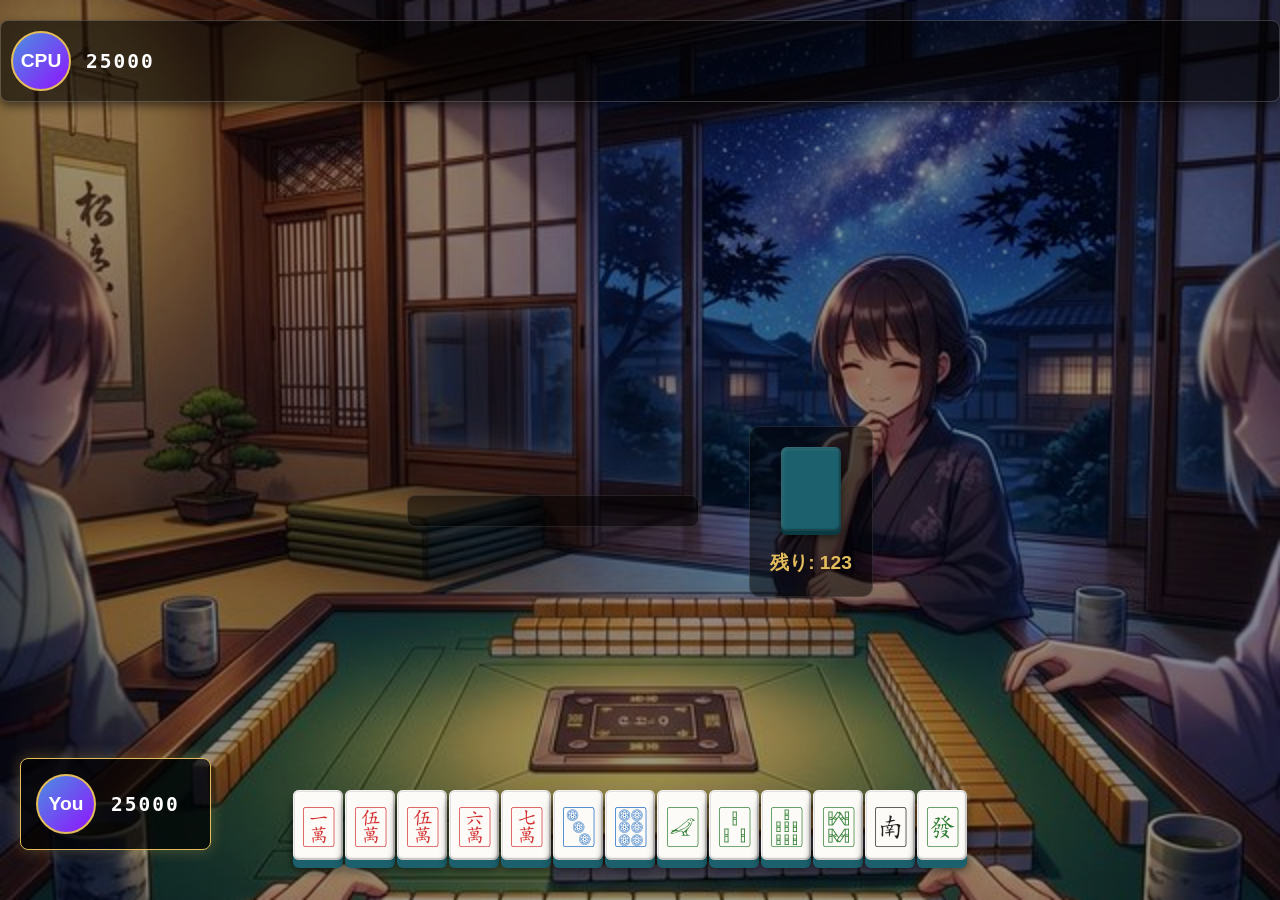
==== index.html @ 763db06b "feat: Implement initial corporate website with loader, typing effect, parallax, and a premium sky bl" ====
<!DOCTYPE html>
<html lang="ja">
<head>
    <meta charset="UTF-8">
    <meta name="viewport" content="width=device-width, initial-scale=1.0">
    <title>一人麻雀 - 雀魂風UI</title>
    <link rel="stylesheet" href="style.css">
</head>
<body>
    <div id="game-layer">
        <!-- 相手プレイヤー風のダミー領域 -->
        <div id="dummy-player-top" class="player-info top">
            <div class="avatar">CPU</div>
            <div class="score">25000</div>
        </div>
        
        <!-- 中央の捨て牌（河）と山牌 -->
        <div id="table-center">
            <div id="discard-area">
                <div id="discards" class="hand-container grid-6x3"></div>
            </div>
            
            <div id="deck-zone">
                <div id="deck" class="deck" title="クリックしてツモ">
                    <div class="tile back deck-tile"><span>🀫</span></div>
                    <div class="tiles-left">残り: <strong id="tiles-left">0</strong></div>
                </div>
            </div>
        </div>
        
        <!-- プレイヤー領域 -->
        <div id="player-area">
            <div class="player-info-panel">
                <div class="avatar">You</div>
                <div class="score">25000</div>
            </div>
            
            <!-- アガリボタンポップアップ -->
            <div id="action-buttons">
                <button id="agari-btn" class="action-tsumo hidden">ツモ</button>
            </div>
            
            <div class="hand-row">
                <div id="hand" class="hand-container"></div>
                <div class="drawn-gap"></div>
                <div id="drawn-tile-container"></div>
            </div>
        </div>
        
        <!-- UIオーバーレイ (結果発表) -->
        <div id="overlay-ui">
            <div id="message-modal" class="hidden">
                <h2 id="message-title"></h2>
                <button id="restart-btn">次局へ (リスタート)</button>
            </div>
        </div>
    </div>
    <script src="script.js"></script>
</body>
</html>
---- style.css ----
/* style.css - Jantama style overhaul */
* {
    box-sizing: border-box;
    margin: 0;
    padding: 0;
}

body {
    background-color: #111;
    color: #fff;
    font-family: 'Helvetica Neue', 'Hiragino Kaku Gothic ProN', 'Yu Gothic', sans-serif;
    overflow: hidden; /* Game-like fixed screen */
}

#game-layer {
    width: 100vw;
    height: 100vh;
    background: url('bg.png') center/cover no-repeat;
    position: relative;
    display: flex;
    flex-direction: column;
    justify-content: space-between;
}

/* Darkening the background slightly for readability */
#game-layer::before {
    content: "";
    position: absolute;
    inset: 0;
    background: rgba(0, 0, 0, 0.4);
    z-index: 0;
}
#table-center, #player-area, #dummy-player-top, #overlay-ui {
    position: relative;
    z-index: 1;
}

/* Player Info (Avatar and Score) */
.player-info {
    position: absolute;
    background: rgba(0,0,0,0.6);
    border: 1px solid rgba(255,255,255,0.2);
    border-radius: 8px;
    padding: 10px 20px 10px 10px;
    display: flex;
    align-items: center;
    gap: 15px;
    box-shadow: 0 4px 10px rgba(0,0,0,0.5);
}
.player-info.top {
    top: 20px;
    left: 50%;
    transform: translateX(-50%);
}
.player-info-panel {
    position: absolute;
    bottom: 20px;
    left: 20px;
    background: rgba(0,0,0,0.7);
    padding: 15px 30px 15px 15px;
    border-radius: 8px;
    border: 1px solid #e3bc5b;
    display: flex;
    align-items: center;
    gap: 15px;
    box-shadow: 0 0 15px rgba(227,188,91,0.3);
}

.avatar {
    width: 60px;
    height: 60px;
    border-radius: 50%;
    background: linear-gradient(135deg, #4A90E2, #9013FE);
    display: flex;
    align-items: center;
    justify-content: center;
    font-weight: bold;
    font-size: 1.2em;
    border: 2px solid #e3bc5b;
}

.score {
    font-size: 1.5em;
    font-weight: bold;
    font-family: monospace;
    letter-spacing: 2px;
}

/* Player Area */
#player-area {
    margin-bottom: 30px;
    display: flex;
    flex-direction: column;
    align-items: center;
}

/* Hand Row */
.hand-row {
    display: flex;
    align-items: flex-end;
}
.hand-container {
    display: flex;
    gap: 2px;
}

/* Tiles - 3D thick styling */
.tile {
    position: relative;
    width: 50px;
    height: 70px;
    background: #fdfbf7;
    border-radius: 6px;
    display: inline-flex;
    justify-content: center;
    align-items: center;
    font-size: 42px;
    font-family: serif;
    color: #222;
    cursor: pointer;
    user-select: none;
    transition: transform 0.15s cubic-bezier(0.175, 0.885, 0.32, 1.275);
    /* The 3D effect uses a heavy inset and outer shadow to simulate height */
    box-shadow: 
        inset -1px -1px 3px rgba(0,0,0,0.3),
        inset 1px 1px 4px rgba(255,255,255,0.9),
        0 8px 0 #1b606c, /* Teal backside */
        0 10px 10px rgba(0,0,0,0.6);
    margin-bottom: 10px; /* space for the 3D 8px drop */
}
.tile::before {
    content: '';
    position: absolute;
    inset: 1px;
    border-radius: 4px;
    border: 1px solid rgba(0,0,0,0.1);
}
.tile:hover {
    transform: translateY(-15px);
}
.tile.red { color: #d32f2f; }
.tile.green { color: #2e7d32; }
.tile.blue { color: #1565c0; }

.tile.back {
    background: #1b606c;
    color: transparent;
    box-shadow: 
        inset -1px -1px 3px rgba(0,0,0,0.5),
        inset 1px 1px 4px rgba(255,255,255,0.2),
        0 4px 0 #0a3a42,
        0 6px 8px rgba(0,0,0,0.6);
}
.tile.back span { display: none; }

/* Drawn tile gap */
#drawn-tile-container {
    padding-left: 20px;
}

/* Center Table: Discards and Deck */
#table-center {
    display: flex;
    justify-content: center;
    align-items: center;
    gap: 50px;
    margin-top: 150px;
    flex: 1;
}

/* Discards Grid 6x3 */
.grid-6x3 {
    display: grid;
    grid-template-columns: repeat(6, 40px);
    gap: 4px;
    background: rgba(0,0,0,0.5);
    padding: 15px;
    border-radius: 8px;
    border: 1px solid rgba(255,255,255,0.1);
}
.grid-6x3 .tile {
    width: 40px;
    height: 56px;
    font-size: 34px;
    box-shadow: 
        inset -1px -1px 2px rgba(0,0,0,0.3),
        inset 1px 1px 3px rgba(255,255,255,0.9),
        0 4px 0 #1b606c,
        0 6px 6px rgba(0,0,0,0.6);
    cursor: default;
    margin-bottom: 6px;
}
.grid-6x3 .tile:hover {
    transform: none; /* Discards don't float */
}

/* Deck area */
#deck-zone {
    display: flex;
    flex-direction: column;
    align-items: center;
    background: rgba(0,0,0,0.5);
    padding: 20px;
    border-radius: 10px;
    border: 1px solid rgba(255,255,255,0.1);
}
.deck {
    text-align: center;
    cursor: pointer;
    transition: transform 0.1s;
}
.deck:active:not(.disabled) {
    transform: scale(0.95);
}
.deck.disabled {
    opacity: 0.3;
    pointer-events: none;
}
.deck-tile {
    width: 60px;
    height: 84px;
    margin-bottom: 15px;
}
.tiles-left {
    font-size: 1.2em;
    font-weight: bold;
    color: #e3bc5b;
}

/* Action Buttons (Tsumo pop-up) */
#action-buttons {
    position: absolute;
    bottom: 130px;
    right: 320px; /* Positioned right of center above hand */
    z-index: 10;
}
.action-tsumo {
    background: radial-gradient(circle, #ffcc00, #ff8800);
    border: 4px solid #ffeeaa;
    color: #fff;
    font-size: 36px;
    font-weight: 900;
    text-shadow: 0 2px 4px rgba(0,0,0,0.8);
    width: 140px;
    height: 140px;
    border-radius: 50%;
    cursor: pointer;
    box-shadow: 0 0 30px #ffcc00, inset 0 0 15px rgba(255,255,255,0.8);
    animation: pulse 1.5s infinite, popIn 0.3s cubic-bezier(0.175, 0.885, 0.32, 1.275);
    pointer-events: auto;
    transition: transform 0.2s;
}
.action-tsumo:hover {
    transform: scale(1.1);
    box-shadow: 0 0 50px #ffcc00, inset 0 0 25px rgba(255,255,255,1);
}
@keyframes pulse {
    0% { box-shadow: 0 0 15px #ffcc00, inset 0 0 15px rgba(255,255,255,0.8); }
    50% { box-shadow: 0 0 45px #ffaa00, inset 0 0 25px rgba(255,255,255,1); }
    100% { box-shadow: 0 0 15px #ffcc00, inset 0 0 15px rgba(255,255,255,0.8); }
}
@keyframes popIn {
    0% { transform: scale(0.2); opacity: 0; }
    100% { transform: scale(1); opacity: 1; }
}

.hidden {
    display: none !important;
}

/* Message Modal */
#overlay-ui {
    position: absolute;
    inset: 0;
    display: flex;
    justify-content: center;
    align-items: center;
    pointer-events: none;
    z-index: 99;
}
#message-modal {
    background: rgba(0,0,0,0.85);
    border: 2px solid #e3bc5b;
    padding: 60px 100px;
    border-radius: 12px;
    text-align: center;
    box-shadow: 0 0 80px rgba(227,188,91,0.5);
    pointer-events: auto;
    animation: popIn 0.5s cubic-bezier(0.175, 0.885, 0.32, 1.275);
}
#message-title {
    font-size: 4em;
    color: #f1c40f;
    margin-bottom: 40px;
    text-shadow: 0 0 20px #ffaa00;
}
#restart-btn {
    padding: 15px 40px;
    font-size: 1.5em;
    background: linear-gradient(to bottom, #4A90E2, #1f5b9c);
    border: none;
    border-radius: 8px;
    color: white;
    font-weight: bold;
    cursor: pointer;
    box-shadow: 0 6px 0 #123761, 0 8px 20px rgba(0,0,0,0.5);
    transition: transform 0.1s;
}
#restart-btn:active {
    transform: translateY(6px);
    box-shadow: 0 0 0 #123761, 0 2px 10px rgba(0,0,0,0.5);
}
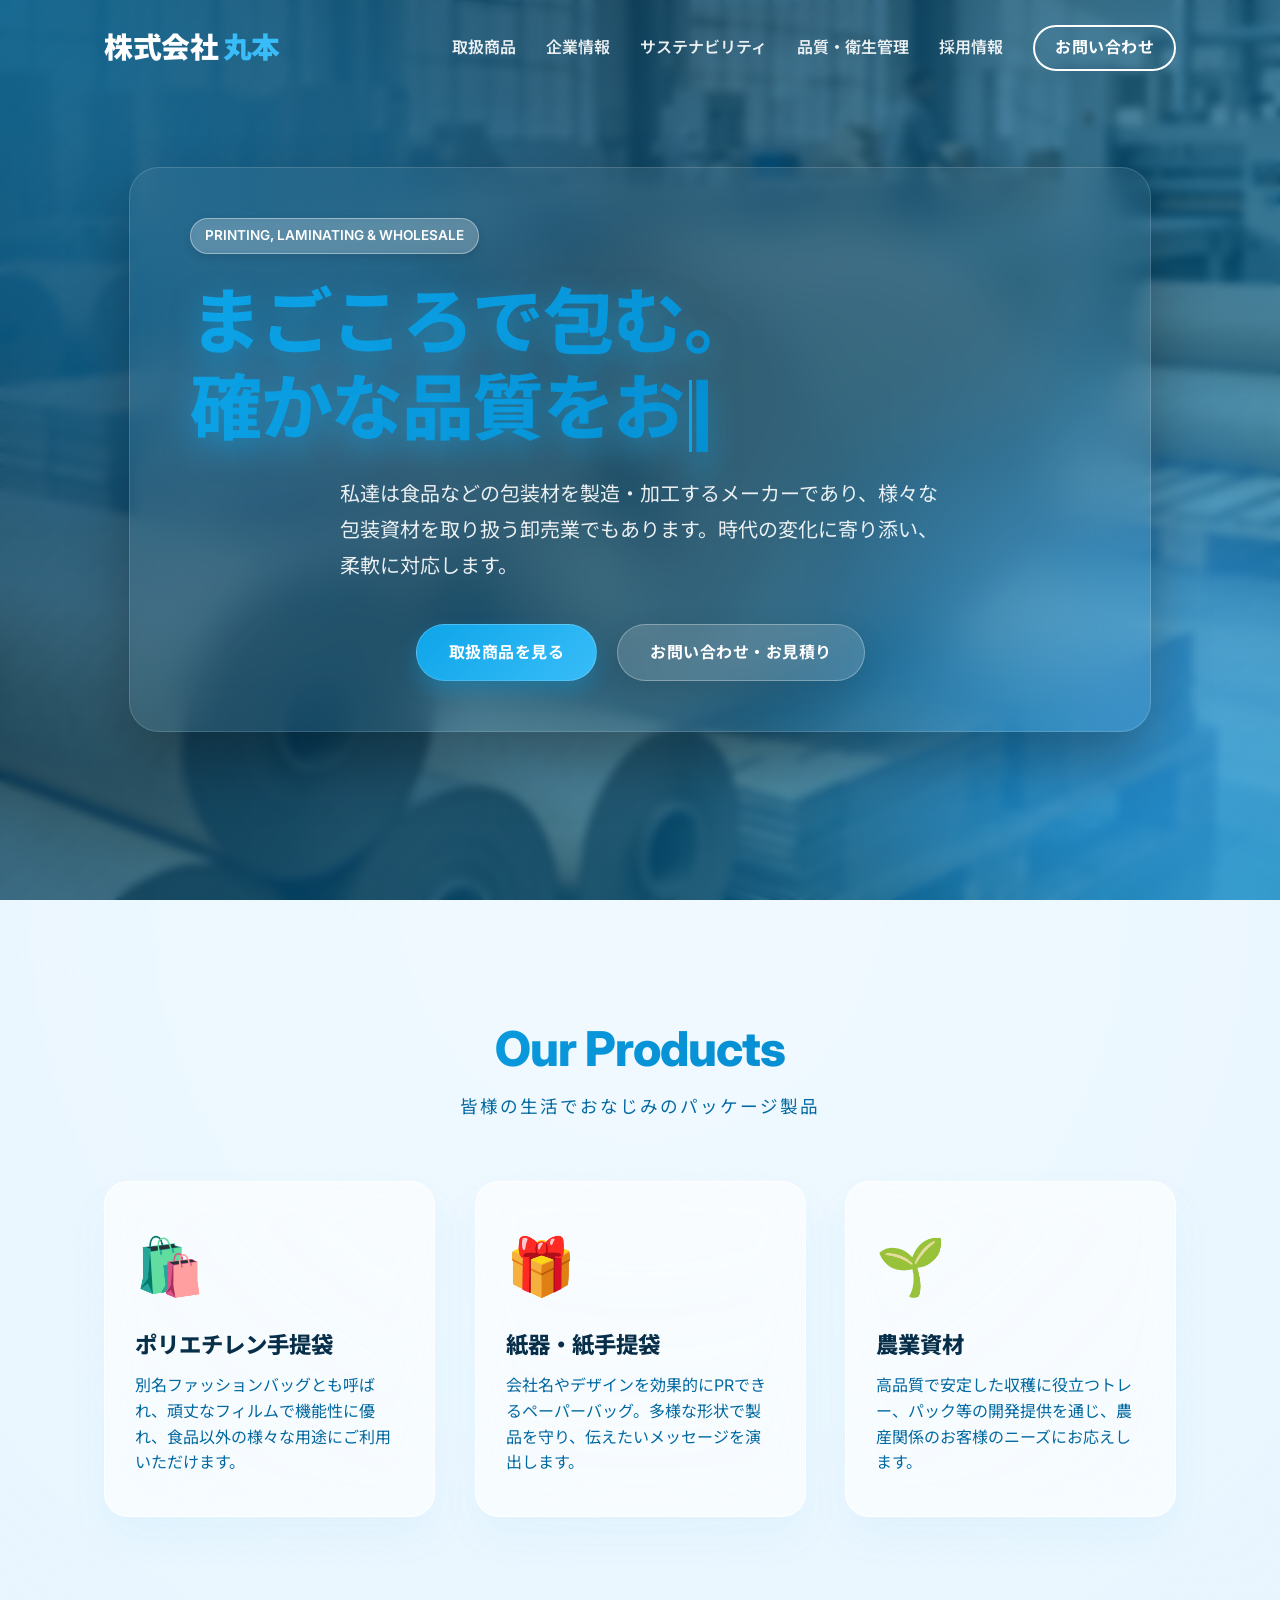
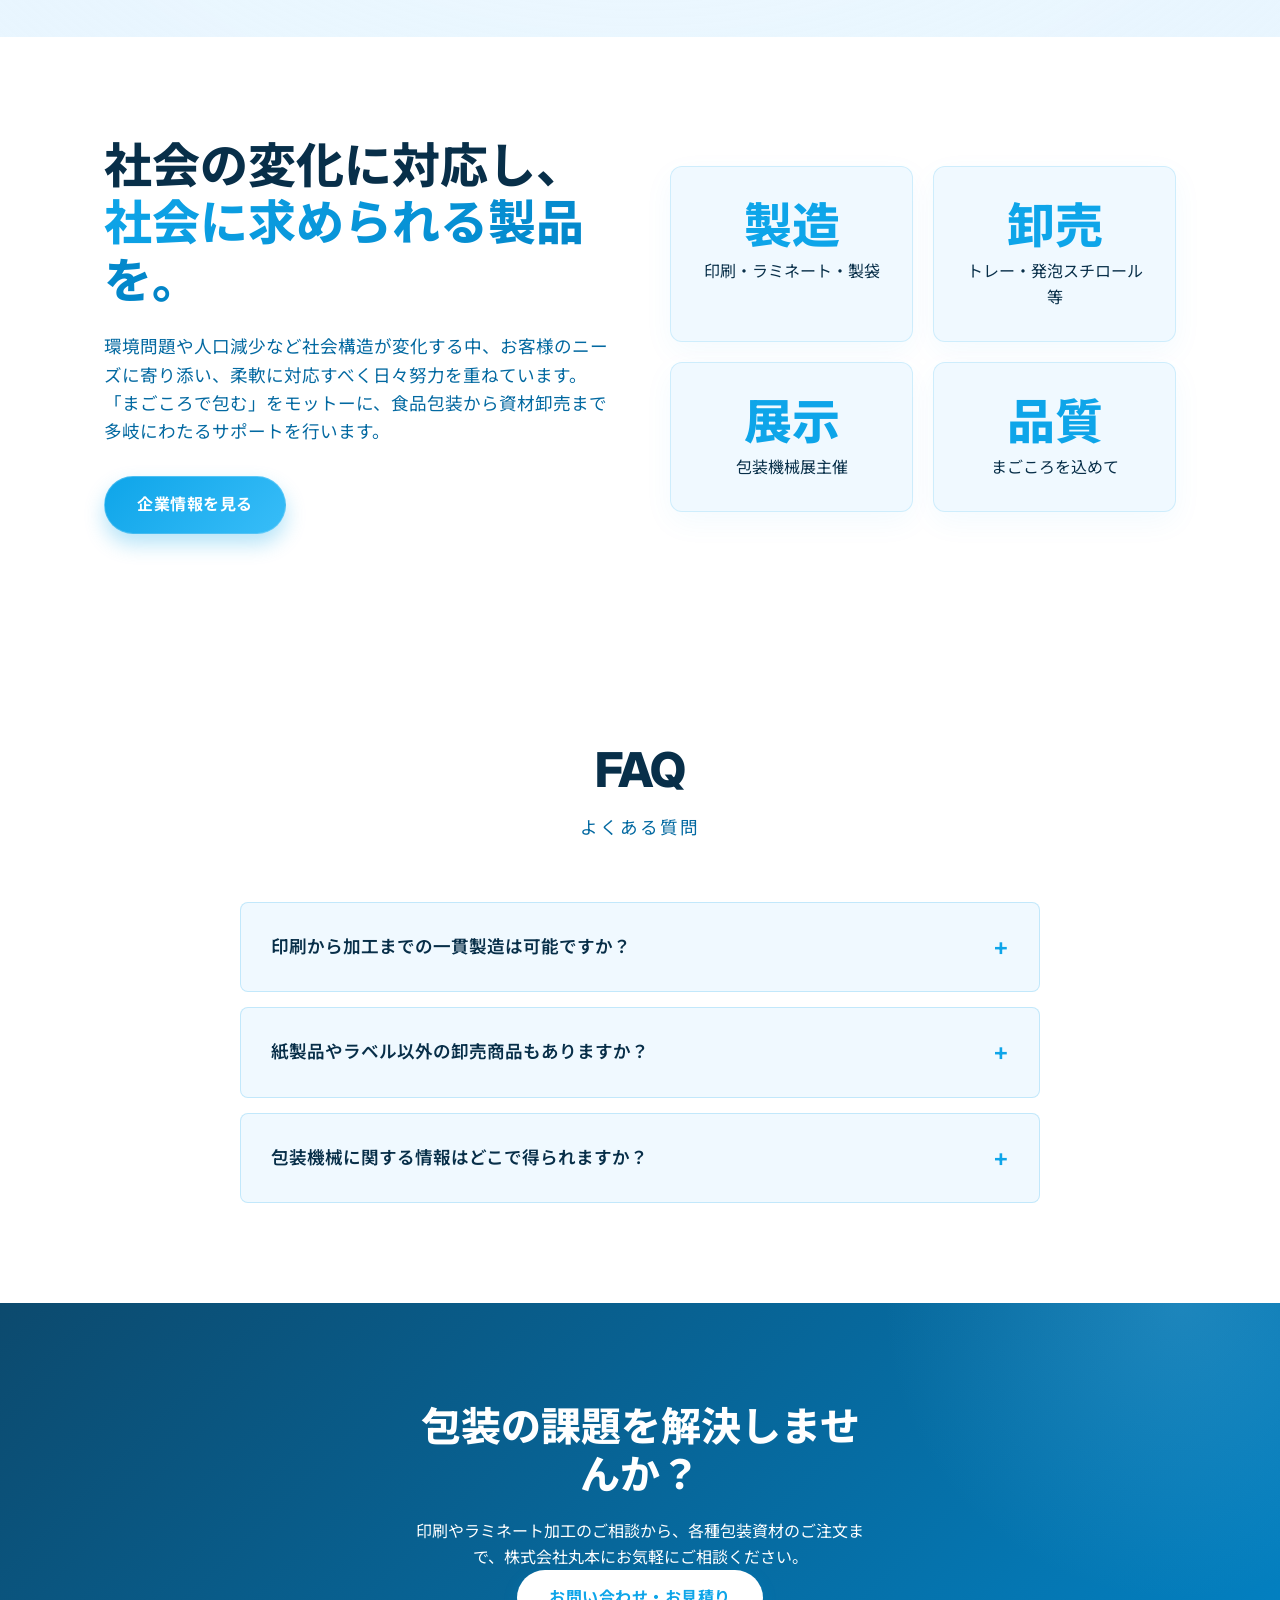
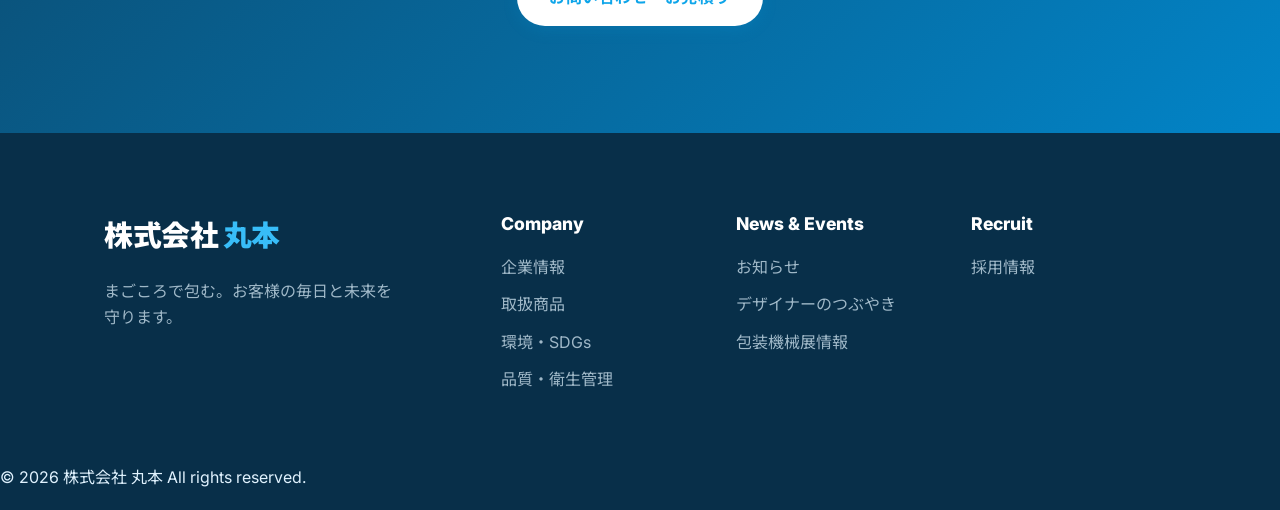
==== commit eff1c137: "4" ====
--- a/index.html
+++ b/index.html
@@ -3,58 +3,171 @@
 <head>
     <meta charset="UTF-8">
     <meta name="viewport" content="width=device-width, initial-scale=1.0">
-    <title>一人麻雀 - 雀魂風UI</title>
+    <title>株式会社 丸本 | まごころで包む 包装資材メーカー</title>
     <link rel="stylesheet" href="style.css">
+    <link href="https://fonts.googleapis.com/css2?family=Inter:wght@400;600;800&family=Noto+Sans+JP:wght@400;700;900&display=swap" rel="stylesheet">
 </head>
-<body>
-    <div id="game-layer">
-        <!-- 相手プレイヤー風のダミー領域 -->
-        <div id="dummy-player-top" class="player-info top">
-            <div class="avatar">CPU</div>
-            <div class="score">25000</div>
+<body class="page-fade-in">
+    <!-- Custom Loader -->
+    <div id="loader">
+        <div class="loader-logo">Marumoto<span>Pkg</span></div>
+    </div>
+
+    <!-- Navbar -->
+    <header class="navbar">
+        <div class="container nav-content">
+            <a href="index.html" class="logo">株式会社 <span>丸本</span></a>
+            <nav class="nav-links">
+                <a href="services.html" class="link-hover">取扱商品</a>
+                <a href="about.html" class="link-hover">企業情報</a>
+                <a href="sustainability.html" class="link-hover">サステナビリティ</a>
+                <a href="quality.html" class="link-hover">品質・衛生管理</a>
+                <a href="recruit.html" class="link-hover">採用情報</a>
+                <a href="contact.html" class="btn btn-outline glow-btn" style="padding: 8px 20px;">お問い合わせ</a>
+            </nav>
         </div>
-        
-        <!-- 中央の捨て牌（河）と山牌 -->
-        <div id="table-center">
-            <div id="discard-area">
-                <div id="discards" class="hand-container grid-6x3"></div>
+    </header>
+
+    <!-- Parallax Hero Section -->
+    <section class="hero" id="hero-section">
+        <div class="hero-overlay"></div>
+        <div class="container hero-content parallax-content">
+            <span class="badge reveal">Printing, Laminating & Wholesale</span>
+            <h1 class="reveal gradient-text" style="transition-delay: 0.1s;">
+                <span style="display:inline-block; text-align:left; min-width:12.5em; white-space:nowrap;">
+                    まごころで包む。<br>
+                    <span id="typewriter"></span><span class="cursor">|</span>
+                </span>
+            </h1>
+            <p class="reveal" style="transition-delay: 0.2s;">私達は食品などの包装材を製造・加工するメーカーであり、様々な包装資材を取り扱う卸売業でもあります。時代の変化に寄り添い、柔軟に対応します。</p>
+            <div class="hero-buttons reveal" style="transition-delay: 0.3s;">
+                <a href="services.html" class="btn btn-primary shiny-btn">取扱商品を見る</a>
+                <a href="contact.html" class="btn btn-secondary glass-btn hover-pop">お問い合わせ・お見積り</a>
             </div>
-            
-            <div id="deck-zone">
-                <div id="deck" class="deck" title="クリックしてツモ">
-                    <div class="tile back deck-tile"><span>🀫</span></div>
-                    <div class="tiles-left">残り: <strong id="tiles-left">0</strong></div>
+        </div>
+    </section>
+
+    <!-- Services Section -->
+    <section id="services" class="services">
+        <div class="container">
+            <div class="section-header reveal">
+                <h2 class="gradient-text">Our Products</h2>
+                <p>皆様の生活でおなじみのパッケージ製品</p>
+            </div>
+            <div class="services-grid">
+                <div class="service-card reveal">
+                    <div class="icon">🛍️</div>
+                    <h3>ポリエチレン手提袋</h3>
+                    <p>別名ファッションバッグとも呼ばれ、頑丈なフィルムで機能性に優れ、食品以外の様々な用途にご利用いただけます。</p>
+                </div>
+                <div class="service-card reveal" style="transition-delay: 0.1s;">
+                    <div class="icon">🎁</div>
+                    <h3>紙器・紙手提袋</h3>
+                    <p>会社名やデザインを効果的にPRできるペーパーバッグ。多様な形状で製品を守り、伝えたいメッセージを演出します。</p>
+                </div>
+                <div class="service-card reveal" style="transition-delay: 0.2s;">
+                    <div class="icon">🌱</div>
+                    <h3>農業資材</h3>
+                    <p>高品質で安定した収穫に役立つトレー、パック等の開発提供を通じ、農産関係のお客様のニーズにお応えします。</p>
                 </div>
             </div>
         </div>
-        
-        <!-- プレイヤー領域 -->
-        <div id="player-area">
-            <div class="player-info-panel">
-                <div class="avatar">You</div>
-                <div class="score">25000</div>
+    </section>
+
+    <!-- About Section -->
+    <section id="about" class="about">
+        <div class="container about-content">
+            <div class="about-text reveal">
+                <h2>社会の変化に対応し、<br><span class="gradient-text">社会に求められる製品を。</span></h2>
+                <p>環境問題や人口減少など社会構造が変化する中、お客様のニーズに寄り添い、柔軟に対応すべく日々努力を重ねています。「まごころで包む」をモットーに、食品包装から資材卸売まで多岐にわたるサポートを行います。</p>
+                <a href="about.html" class="btn btn-primary shiny-btn">企業情報を見る</a>
             </div>
-            
-            <!-- アガリボタンポップアップ -->
-            <div id="action-buttons">
-                <button id="agari-btn" class="action-tsumo hidden">ツモ</button>
-            </div>
-            
-            <div class="hand-row">
-                <div id="hand" class="hand-container"></div>
-                <div class="drawn-gap"></div>
-                <div id="drawn-tile-container"></div>
+            <div class="about-stats reveal" style="transition-delay: 0.2s;">
+                <div class="stat-box hover-pop">
+                    <h3 class="stat-number">製造</h3>
+                    <p>印刷・ラミネート・製袋</p>
+                </div>
+                <div class="stat-box hover-pop">
+                    <h3 class="stat-number">卸売</h3>
+                    <p>トレー・発泡スチロール等</p>
+                </div>
+                <div class="stat-box hover-pop">
+                    <h3 class="stat-number">展示</h3>
+                    <p>包装機械展主催</p>
+                </div>
+                <div class="stat-box hover-pop">
+                    <h3 class="stat-number">品質</h3>
+                    <p>まごころを込めて</p>
+                </div>
             </div>
         </div>
-        
-        <!-- UIオーバーレイ (結果発表) -->
-        <div id="overlay-ui">
-            <div id="message-modal" class="hidden">
-                <h2 id="message-title"></h2>
-                <button id="restart-btn">次局へ (リスタート)</button>
+    </section>
+
+    <!-- FAQ Accordion Section -->
+    <section id="faq" class="faq-section reveal">
+        <div class="container">
+            <div class="section-header">
+                <h2>FAQ</h2>
+                <p>よくある質問</p>
+            </div>
+            <div class="faq-list">
+                <div class="faq-item">
+                    <div class="faq-question">印刷から加工までの一貫製造は可能ですか？<span class="icon">+</span></div>
+                    <div class="faq-answer"><p>はい。お菓子や食品などの包装袋の印刷、ラミネート、製袋、スリット加工まで、自社マニファクチャリングとして一貫して行っております。</p></div>
+                </div>
+                <div class="faq-item">
+                    <div class="faq-question">紙製品やラベル以外の卸売商品もありますか？<span class="icon">+</span></div>
+                    <div class="faq-answer"><p>はい。トレーや発泡スチロール、各種ラベルシール、さらには現場で使用する機械・器具設備まで豊富に取り揃えております。</p></div>
+                </div>
+                <div class="faq-item">
+                    <div class="faq-question">包装機械に関する情報はどこで得られますか？<span class="icon">+</span></div>
+                    <div class="faq-answer"><p>弊社主導で毎年1回開催される「包装機械展」では、地元の製造業者様に直接最新の機械やサンプルに触れていただく機会を提供しています。</p></div>
+                </div>
             </div>
         </div>
-    </div>
-    <script src="script.js"></script>
+    </section>
+
+    <!-- CTA Section -->
+    <section id="contact" class="cta-section">
+        <div class="container cta-content reveal">
+            <h2>包装の課題を解決しませんか？</h2>
+            <p>印刷やラミネート加工のご相談から、各種包装資材のご注文まで、株式会社丸本にお気軽にご相談ください。</p>
+            <a href="contact.html" class="btn btn-light shiny-btn hover-pop">お問い合わせ・お見積り</a>
+        </div>
+    </section>
+
+    <!-- Footer -->
+    <footer class="footer">
+        <div class="container footer-content">
+            <div class="footer-brand">
+                <a href="index.html" class="logo">株式会社 <span>丸本</span></a>
+                <p>まごころで包む。お客様の毎日と未来を守ります。</p>
+            </div>
+            <div class="footer-links">
+                <div class="link-group">
+                    <h4>Company</h4>
+                    <a href="about.html" class="link-hover">企業情報</a>
+                    <a href="services.html" class="link-hover">取扱商品</a>
+                    <a href="sustainability.html" class="link-hover">環境・SDGs</a>
+                    <a href="quality.html" class="link-hover">品質・衛生管理</a>
+                </div>
+                <div class="link-group">
+                    <h4>News & Events</h4>
+                    <a href="#" class="link-hover">お知らせ</a>
+                    <a href="#" class="link-hover">デザイナーのつぶやき</a>
+                    <a href="#" class="link-hover">包装機械展情報</a>
+                </div>
+                <div class="link-group">
+                    <h4>Recruit</h4>
+                    <a href="recruit.html" class="link-hover">採用情報</a>
+                </div>
+            </div>
+        </div>
+        <div class="footer-bottom">
+            <p>&copy; 2026 株式会社 丸本 All rights reserved.</p>
+        </div>
+    </footer>
+    
+    <script src="main.js"></script>
 </body>
 </html>
--- a/style.css
+++ b/style.css
@@ -1,312 +1,200 @@
-/* style.css - Jantama style overhaul */
-* {
-    box-sizing: border-box;
-    margin: 0;
-    padding: 0;
+/* style.css - Sky Blue Premium Corporate Homepage */
+
+:root {
+    /* Sky Blue Palette */
+    --primary: #0ea5e9;
+    --primary-dark: #0284c7;
+    --secondary: #38bdf8;
+    --accent: #0284c7;
+    --accent-light: #7dd3fc;
+    --bg-light: #f0f9ff; /* Soft sky blue base */
+    --bg-dark: #0c4a6e;  /* Deep sky background */
+    --text-main: #082f49; /* Dark sky text */
+    --text-muted: #0369a1; 
+    --white: #ffffff;
+    
+    --font-ui: 'Inter', 'Noto Sans JP', sans-serif;
+    --transition-fast: 0.2s ease-in-out;
+    --transition-smooth: 0.4s cubic-bezier(0.16, 1, 0.3, 1);
 }
 
-body {
-    background-color: #111;
-    color: #fff;
-    font-family: 'Helvetica Neue', 'Hiragino Kaku Gothic ProN', 'Yu Gothic', sans-serif;
-    overflow: hidden; /* Game-like fixed screen */
+/* Dark Mode Overrides (Deep Midnight Sky) */
+body.dark-mode {
+    --bg-light: #082f49;
+    --bg-dark: #042f2e; /* dark cyan/sky mix */
+    --text-main: #e0f2fe;
+    --text-muted: #7dd3fc;
+    --white: #0c4a6e;
 }
 
-#game-layer {
-    width: 100vw;
-    height: 100vh;
-    background: url('bg.png') center/cover no-repeat;
-    position: relative;
-    display: flex;
-    flex-direction: column;
-    justify-content: space-between;
+/* Custom Scrollbar */
+::-webkit-scrollbar { width: 8px; }
+::-webkit-scrollbar-track { background: var(--bg-dark); }
+::-webkit-scrollbar-thumb { background: rgba(14, 165, 233, 0.5); border-radius: 4px; }
+::-webkit-scrollbar-thumb:hover { background: var(--primary); }
+
+* { box-sizing: border-box; margin: 0; padding: 0; }
+html { scroll-behavior: auto; }
+
+/* Loader Splash Screen */
+#loader { position: fixed; inset: 0; background: var(--bg-dark); z-index: 99999; display: flex; align-items: center; justify-content: center; transition: opacity 0.6s ease, visibility 0.6s; }
+#loader.hidden { opacity: 0; visibility: hidden; }
+.loader-logo { font-size: 3rem; font-weight: 900; color: #fff; letter-spacing: -1px; animation: pulseLogo 1.5s infinite alternate; }
+.loader-logo span { color: var(--accent-light); }
+@keyframes pulseLogo { 0% { opacity: 0.5; transform: scale(0.9); } 100% { opacity: 1; transform: scale(1.1); filter: drop-shadow(0 0 15px var(--primary)); } }
+
+/* Typing Text Cursor Animation */
+.cursor { display: inline-block; width: 3px; background-color: var(--primary); animation: blink 1s step-end infinite; margin-left: 5px; vertical-align: bottom; height: 1em; }
+@keyframes blink { 50% { opacity: 0; } }
+
+body { font-family: var(--font-ui); color: var(--text-main); background-color: var(--bg-light); line-height: 1.6; overflow-x: hidden; transition: background-color var(--transition-smooth), color var(--transition-smooth); }
+.page-fade-in { animation: fadeInPage 0.8s ease-out forwards; }
+@keyframes fadeInPage { 0% { opacity: 0; transform: translateY(10px); } 100% { opacity: 1; transform: translateY(0); } }
+
+h1, h2, h3, h4 { font-weight: 800; line-height: 1.2; color: var(--text-main); }
+a { text-decoration: none; color: inherit; transition: color var(--transition-fast); }
+.container { max-width: 1200px; margin: 0 auto; padding: 0 5%; z-index: 10; position: relative; }
+
+/* Gradient Text Animation */
+.gradient-text { background: linear-gradient(-45deg, var(--primary), var(--secondary), var(--primary-dark), var(--primary)); background-size: 300%; -webkit-background-clip: text; -webkit-text-fill-color: transparent; animation: gradientPan 6s ease infinite; }
+@keyframes gradientPan { 0% { background-position: 0% 50%; } 50% { background-position: 100% 50%; } 100% { background-position: 0% 50%; } }
+
+/* Buttons - Premium Elevated */
+.btn { display: inline-block; padding: 15px 32px; border-radius: 50px; font-weight: 700; font-size: 1rem; transition: all 0.4s cubic-bezier(0.16, 1, 0.3, 1); text-align: center; border: none; position: relative; overflow: hidden; letter-spacing: 0.5px; z-index: 1; }
+.btn-primary { background: linear-gradient(135deg, var(--primary), var(--secondary)); color: #fff; box-shadow: 0 10px 20px rgba(14, 165, 233, 0.3); border: 1px solid rgba(255,255,255,0.2); }
+.btn-primary::before { content: ''; position: absolute; inset: 0; background: linear-gradient(135deg, var(--secondary), var(--primary)); opacity: 0; transition: opacity 0.4s; z-index: -1; }
+.btn-primary:hover::before { opacity: 1; }
+.btn-secondary { background: rgba(255, 255, 255, 0.15); color: #fff; backdrop-filter: blur(15px); border: 1px solid rgba(255, 255, 255, 0.3); box-shadow: 0 10px 30px rgba(0,0,0,0.1); }
+.btn-outline { border: 2px solid #fff; color: #fff; background: transparent; }
+.btn-light { background: #fff; color: var(--primary); box-shadow: 0 4px 15px rgba(14, 165, 233, 0.15); }
+.shiny-btn::after { content: ''; position: absolute; top: 0; left: -100%; width: 50%; height: 100%; background: linear-gradient(to right, transparent, rgba(255,255,255,0.4), transparent); transform: skewX(-25deg); opacity: 0; }
+.shiny-btn:hover { transform: translateY(-3px); box-shadow: 0 10px 25px rgba(14, 165, 233, 0.5); }
+.shiny-btn:hover::after { animation: shine 0.6s ease-out forwards; opacity: 1; }
+@keyframes shine { 100% { left: 150%; } }
+.hover-pop:hover { transform: translateY(-4px) scale(1.02); box-shadow: 0 15px 30px rgba(14, 165, 233, 0.2); }
+.glow-btn { transition: all 0.3s ease; }
+.glow-btn:hover { background: #fff; color: var(--primary); box-shadow: 0 0 15px rgba(255,255,255,0.8); }
+
+.link-hover { position: relative; }
+.link-hover::after { content: ''; position: absolute; width: 0; height: 2px; bottom: -2px; left: 0; background-color: var(--secondary); transition: width 0.3s ease; }
+.link-hover:hover::after { width: 100%; }
+
+.dark-mode-btn { background: none; border: none; font-size: 1.2rem; transition: transform 0.2s, filter 0.2s; outline: none; cursor: pointer; }
+.dark-mode-btn:hover { transform: scale(1.2) rotate(10deg); filter: brightness(1.2); }
+
+/* Navbar - Premium Floating Pill */
+.navbar { position: fixed; top: 0; width: 100%; z-index: 100; padding: 25px 0; transition: all var(--transition-smooth); background: transparent; display: flex; justify-content: center; }
+.navbar .nav-content { transition: all var(--transition-smooth); width: 100%; }
+.navbar.scrolled { padding: 15px 0; background: transparent; }
+.navbar.scrolled .nav-content { max-width: 1000px; background: rgba(255, 255, 255, 0.85); backdrop-filter: blur(20px); padding: 12px 40px; border-radius: 50px; box-shadow: 0 20px 40px rgba(14, 165, 233, 0.1); border: 1px solid rgba(255,255,255,0.8); }
+body.dark-mode .navbar.scrolled .nav-content { background: rgba(8, 47, 73, 0.7); border: 1px solid rgba(14, 165, 233, 0.3); box-shadow: 0 20px 40px rgba(0,0,0,0.5); }
+.navbar.scrolled .nav-links a:not(.btn) { color: var(--text-main); }
+body.dark-mode .navbar.scrolled .nav-links a:not(.btn) { color: #fff; }
+.navbar.scrolled .logo { color: var(--primary-dark); }
+body.dark-mode .navbar.scrolled .logo { color: #fff; }
+.nav-content { display: flex; justify-content: space-between; align-items: center; }
+.logo { font-size: 1.8rem; font-weight: 900; color: #fff; letter-spacing: -0.5px; transition: color 0.3s; }
+.logo span { color: var(--secondary); }
+.nav-links { display: flex; align-items: center; gap: 30px; }
+.nav-links a:not(.btn) { color: #fff; font-weight: 600; opacity: 0.9; transition: opacity 0.2s, color 0.2s; }
+.nav-links a:not(.btn):hover { opacity: 1; color: var(--secondary); }
+
+/* Scroll Reveal Animations */
+.reveal { opacity: 0; transform: translateY(40px) scale(0.98); transition: all 0.8s cubic-bezier(0.25, 1, 0.5, 1); filter: blur(5px); }
+.reveal.active { opacity: 1; transform: translateY(0) scale(1); filter: blur(0); }
+
+/* Subpage Header */
+.page-header { padding: 160px 0 80px; background: linear-gradient(135deg, rgba(12, 74, 110, 0.9), rgba(14, 165, 233, 0.8)), url('hero.png') center/cover no-repeat; color: #fff; text-align: center; }
+.page-header h1 { font-size: 3.5rem; color: #fff; margin-bottom: 10px; }
+.page-header p { font-size: 1.2rem; opacity: 0.9; }
+
+/* Premium Hero Section with Aurora & Glass Effects */
+.hero { position: relative; height: 100vh; min-height: 700px; display: flex; align-items: center; background: url('hero.png') center/cover no-repeat; background-attachment: fixed; color: #fff; overflow: hidden; }
+.hero-overlay { position: absolute; inset: 0; background: radial-gradient(circle at top left, rgba(14, 165, 233, 0.4) 0%, transparent 40%), radial-gradient(circle at bottom right, rgba(56, 189, 248, 0.4) 0%, transparent 40%), linear-gradient(135deg, rgba(8, 47, 73, 0.9) 0%, rgba(2, 132, 199, 0.6) 100%); z-index: 1; backdrop-filter: blur(4px); }
+.hero::before, .hero::after { content: ''; position: absolute; border-radius: 50%; filter: blur(100px); z-index: 0; opacity: 0.8; animation: floatAurora 15s infinite alternate cubic-bezier(0.4, 0, 0.2, 1); pointer-events: none; mix-blend-mode: screen; }
+.hero::before { width: 50vw; height: 50vw; background: linear-gradient(to right, #0ea5e9, #38bdf8); left: -10vw; top: -10vh; }
+.hero::after { width: 40vw; height: 40vw; background: linear-gradient(to right, #0284c7, #818cf8); right: -5vw; bottom: -5vh; animation-duration: 20s; animation-direction: alternate-reverse; }
+@keyframes floatAurora { 0% { transform: translate(0,0) scale(1) rotate(0deg); } 50% { transform: translate(10vw, 5vh) scale(1.1) rotate(90deg); } 100% { transform: translate(-5vw, 10vh) scale(0.9) rotate(180deg); } }
+.parallax-content { will-change: transform; transition: transform 0.1s linear; position: relative; z-index: 2; border-radius: 30px; padding: 50px 60px; background: rgba(255, 255, 255, 0.05); backdrop-filter: blur(25px); border: 1px solid rgba(255, 255, 255, 0.15); box-shadow: 0 30px 60px rgba(0,0,0,0.3); }
+
+.badge { display: inline-block; padding: 6px 14px; border-radius: 20px; background: rgba(255,255,255,0.2); backdrop-filter: blur(5px); border: 1px solid rgba(255,255,255,0.4); font-size: 0.85rem; font-weight: 600; margin-bottom: 25px; text-transform: uppercase; color:#fff; box-shadow: 0 4px 10px rgba(0,0,0,0.1); }
+.hero h1 { font-size: 4.5rem; color: #fff; margin-bottom: 24px; letter-spacing: -1.5px; min-height: 120px; text-shadow: 0 10px 30px rgba(14, 165, 233, 0.5); }
+.hero p { font-size: 1.25rem; color: rgba(255,255,255,0.9); margin-bottom: 40px; max-width: 600px; line-height: 1.8; margin-left: auto; margin-right: auto; }
+.hero-buttons { display: flex; gap: 20px; justify-content: center; }
+
+/* FAQ Accordion */
+.faq-section { padding: 100px 0; background: var(--white); color: var(--text-main); }
+body.dark-mode .faq-section { background: var(--bg-dark); }
+.faq-list { max-width: 800px; margin: 0 auto; display: flex; flex-direction: column; gap: 15px; }
+.faq-item { background: var(--bg-light); border-radius: 8px; border: 1px solid rgba(14, 165, 233, 0.2); overflow: hidden; transition: all 0.3s; }
+body.dark-mode .faq-item { background: rgba(14, 165, 233, 0.1); border-color: rgba(14, 165, 233, 0.2); }
+.faq-question { padding: 25px 30px; font-weight: 600; font-size: 1.1rem; display: flex; justify-content: space-between; align-items: center; transition: color 0.3s ease; cursor: pointer; }
+.faq-question:hover { color: var(--primary); }
+.faq-question .icon { font-size: 1.5rem; color: var(--primary); transition: transform 0.4s cubic-bezier(0.175, 0.885, 0.32, 1.275); }
+.faq-answer { max-height: 0; overflow: hidden; transition: max-height 0.4s ease, opacity 0.4s ease; opacity: 0; background: rgba(14, 165, 233, 0.05); }
+.faq-answer p { padding: 0 30px 25px; color: var(--text-muted); }
+.faq-item.active .faq-answer { max-height: 250px; opacity: 1; }
+.faq-item.active .faq-question .icon { transform: rotate(45deg); }
+
+
+/* Services Glassmorphism Cards */
+.services { padding: 120px 0; background: radial-gradient(circle at top center, var(--bg-light) 0%, rgba(224, 242, 254, 0.5) 100%); }
+body.dark-mode .services { background: radial-gradient(circle at top center, var(--bg-dark) 0%, #042f2e 100%); }
+.section-header { text-align: center; margin-bottom: 60px; }
+.section-header h2 { font-size: 3rem; margin-bottom: 15px; letter-spacing: -1px; }
+.section-header p { font-size: 1.1rem; color: var(--text-muted); text-transform: uppercase; letter-spacing: 2px; }
+.services-grid { display: grid; grid-template-columns: repeat(auto-fit, minmax(320px, 1fr)); gap: 40px; perspective: 1200px; }
+.service-card { background: rgba(255, 255, 255, 0.6); backdrop-filter: blur(20px); padding: 40px 30px; border-radius: 24px; border: 1px solid rgba(255, 255, 255, 0.8); transition: all 0.5s cubic-bezier(0.16, 1, 0.3, 1); position: relative; overflow: hidden; z-index: 1; transform-style: preserve-3d; will-change: transform; box-shadow: 0 20px 40px rgba(14, 165, 233, 0.05); }
+body.dark-mode .service-card { background: rgba(8, 47, 73, 0.4); border: 1px solid rgba(56, 189, 248, 0.1); box-shadow: 0 20px 40px rgba(0,0,0,0.3); }
+.service-card::after { content: ''; position: absolute; inset: 0; background: linear-gradient(135deg, transparent, rgba(255,255,255,0.3)); opacity: 0; transition: 0.5s; z-index: -1; }
+.service-card:hover::after { opacity: 1; }
+.service-card:hover { box-shadow: 0 30px 60px rgba(14, 165, 233, 0.15); border-color: rgba(56, 189, 248, 0.5); transform: translateY(-10px); }
+.service-card .icon { font-size: 3.5rem; margin-bottom: 20px; transform: translateZ(30px); }
+.service-card h3 { font-size: 1.4rem; margin-bottom: 15px; transform: translateZ(20px); }
+.service-card p { transform: translateZ(10px); color: var(--text-muted); }
+
+/* About Section */
+.about { padding: 100px 0; background-color: var(--white); }
+body.dark-mode .about { background-color: var(--bg-dark); }
+.about-content { display: grid; grid-template-columns: 1fr 1fr; gap: 60px; align-items: center; }
+.about-text h2 { font-size: 3rem; margin-bottom: 24px; }
+.about-text p { font-size: 1.1rem; color: var(--text-muted); margin-bottom: 30px; }
+.about-stats { display: grid; grid-template-columns: 1fr 1fr; gap: 20px; perspective: 1000px; }
+.stat-box { background: var(--bg-light); padding: 30px; border-radius: 12px; text-align: center; box-shadow: 0 10px 30px rgba(14, 165, 233, 0.05); border: 1px solid rgba(14, 165, 233, 0.15); transition: transform var(--transition-smooth), box-shadow var(--transition-smooth); }
+body.dark-mode .stat-box { background: rgba(12, 74, 110, 0.6); }
+.stat-box:hover { transform: translateY(-8px) scale(1.03); box-shadow: 0 15px 35px rgba(14, 165, 233, 0.15); }
+.stat-number { font-size: 3rem; color: var(--primary); margin-bottom: 5px; }
+.stat-number span { color: var(--secondary); }
+
+/* Contact Form */
+.contact-container { max-width: 700px; margin: 0 auto; background: var(--white); padding: 50px; border-radius: 12px; box-shadow: 0 15px 50px rgba(14, 165, 233, 0.1); border: 1px solid rgba(14, 165, 233, 0.15); }
+body.dark-mode .contact-container { background: rgba(12, 74, 110, 0.4); backdrop-filter: blur(10px); }
+.form-group { margin-bottom: 25px; }
+.form-group label { display: block; font-weight: 600; margin-bottom: 8px; color: var(--text-main); }
+.form-control { width: 100%; padding: 14px 18px; border: 1px solid rgba(14, 165, 233, 0.2); border-radius: 8px; background: var(--bg-light); color: var(--text-main); font-family: inherit; font-size: 1rem; transition: all 0.3s cubic-bezier(0.16, 1, 0.3, 1); }
+body.dark-mode .form-control { background: rgba(14, 165, 233, 0.1); border-color: rgba(14, 165, 233, 0.3); color: #fff; }
+.form-control:focus { outline: none; border-color: var(--primary); box-shadow: 0 0 0 4px rgba(14, 165, 233, 0.2); transform: translateY(-2px); }
+textarea.form-control { resize: vertical; min-height: 150px; }
+
+/* CTA Section */
+.cta-section { padding: 100px 0; background: linear-gradient(135deg, var(--bg-dark), var(--primary-dark)); color: #fff; text-align: center; position: relative; overflow: hidden; }
+.cta-section::after { content: ''; position: absolute; width: 600px; height: 600px; background: radial-gradient(circle, rgba(125, 211, 252, 0.2) 0%, transparent 70%); top: -300px; right: -200px; border-radius: 50%; pointer-events: none;}
+.cta-content { position: relative; z-index: 2; max-width: 600px; margin: 0 auto;}
+.cta-section h2 { color: #fff; font-size: 2.5rem; margin-bottom: 20px; }
+
+/* Footer */
+.footer { background: #082f49; color: #e0f2fe; padding: 80px 0 20px; }
+.footer-content { display: grid; grid-template-columns: 1fr 2fr; gap: 60px; margin-bottom: 60px; }
+.footer-brand p { margin-top: 20px; color: rgba(224,242,254,0.7); max-width: 300px; }
+.footer-links { display: grid; grid-template-columns: repeat(3, 1fr); gap: 30px; }
+.link-group h4 { color: #fff; margin-bottom: 20px; font-size: 1.1rem; }
+.link-group a { display: block; color: rgba(224,242,254,0.7); margin-bottom: 12px; transition: all 0.2s; }
+.link-group a:hover { color: var(--secondary); padding-left: 5px; }
+
+@media (max-width: 900px) {
+    .nav-links { display: none; }
+    .hero h1 { font-size: 3rem; min-height: 140px; }
+    .about-content { grid-template-columns: 1fr; }
+    .footer-content { grid-template-columns: 1fr; gap: 40px; }
+    .footer-links { grid-template-columns: 1fr 1fr; }
 }
-
-/* Darkening the background slightly for readability */
-#game-layer::before {
-    content: "";
-    position: absolute;
-    inset: 0;
-    background: rgba(0, 0, 0, 0.4);
-    z-index: 0;
-}
-#table-center, #player-area, #dummy-player-top, #overlay-ui {
-    position: relative;
-    z-index: 1;
-}
-
-/* Player Info (Avatar and Score) */
-.player-info {
-    position: absolute;
-    background: rgba(0,0,0,0.6);
-    border: 1px solid rgba(255,255,255,0.2);
-    border-radius: 8px;
-    padding: 10px 20px 10px 10px;
-    display: flex;
-    align-items: center;
-    gap: 15px;
-    box-shadow: 0 4px 10px rgba(0,0,0,0.5);
-}
-.player-info.top {
-    top: 20px;
-    left: 50%;
-    transform: translateX(-50%);
-}
-.player-info-panel {
-    position: absolute;
-    bottom: 20px;
-    left: 20px;
-    background: rgba(0,0,0,0.7);
-    padding: 15px 30px 15px 15px;
-    border-radius: 8px;
-    border: 1px solid #e3bc5b;
-    display: flex;
-    align-items: center;
-    gap: 15px;
-    box-shadow: 0 0 15px rgba(227,188,91,0.3);
-}
-
-.avatar {
-    width: 60px;
-    height: 60px;
-    border-radius: 50%;
-    background: linear-gradient(135deg, #4A90E2, #9013FE);
-    display: flex;
-    align-items: center;
-    justify-content: center;
-    font-weight: bold;
-    font-size: 1.2em;
-    border: 2px solid #e3bc5b;
-}
-
-.score {
-    font-size: 1.5em;
-    font-weight: bold;
-    font-family: monospace;
-    letter-spacing: 2px;
-}
-
-/* Player Area */
-#player-area {
-    margin-bottom: 30px;
-    display: flex;
-    flex-direction: column;
-    align-items: center;
-}
-
-/* Hand Row */
-.hand-row {
-    display: flex;
-    align-items: flex-end;
-}
-.hand-container {
-    display: flex;
-    gap: 2px;
-}
-
-/* Tiles - 3D thick styling */
-.tile {
-    position: relative;
-    width: 50px;
-    height: 70px;
-    background: #fdfbf7;
-    border-radius: 6px;
-    display: inline-flex;
-    justify-content: center;
-    align-items: center;
-    font-size: 42px;
-    font-family: serif;
-    color: #222;
-    cursor: pointer;
-    user-select: none;
-    transition: transform 0.15s cubic-bezier(0.175, 0.885, 0.32, 1.275);
-    /* The 3D effect uses a heavy inset and outer shadow to simulate height */
-    box-shadow: 
-        inset -1px -1px 3px rgba(0,0,0,0.3),
-        inset 1px 1px 4px rgba(255,255,255,0.9),
-        0 8px 0 #1b606c, /* Teal backside */
-        0 10px 10px rgba(0,0,0,0.6);
-    margin-bottom: 10px; /* space for the 3D 8px drop */
-}
-.tile::before {
-    content: '';
-    position: absolute;
-    inset: 1px;
-    border-radius: 4px;
-    border: 1px solid rgba(0,0,0,0.1);
-}
-.tile:hover {
-    transform: translateY(-15px);
-}
-.tile.red { color: #d32f2f; }
-.tile.green { color: #2e7d32; }
-.tile.blue { color: #1565c0; }
-
-.tile.back {
-    background: #1b606c;
-    color: transparent;
-    box-shadow: 
-        inset -1px -1px 3px rgba(0,0,0,0.5),
-        inset 1px 1px 4px rgba(255,255,255,0.2),
-        0 4px 0 #0a3a42,
-        0 6px 8px rgba(0,0,0,0.6);
-}
-.tile.back span { display: none; }
-
-/* Drawn tile gap */
-#drawn-tile-container {
-    padding-left: 20px;
-}
-
-/* Center Table: Discards and Deck */
-#table-center {
-    display: flex;
-    justify-content: center;
-    align-items: center;
-    gap: 50px;
-    margin-top: 150px;
-    flex: 1;
-}
-
-/* Discards Grid 6x3 */
-.grid-6x3 {
-    display: grid;
-    grid-template-columns: repeat(6, 40px);
-    gap: 4px;
-    background: rgba(0,0,0,0.5);
-    padding: 15px;
-    border-radius: 8px;
-    border: 1px solid rgba(255,255,255,0.1);
-}
-.grid-6x3 .tile {
-    width: 40px;
-    height: 56px;
-    font-size: 34px;
-    box-shadow: 
-        inset -1px -1px 2px rgba(0,0,0,0.3),
-        inset 1px 1px 3px rgba(255,255,255,0.9),
-        0 4px 0 #1b606c,
-        0 6px 6px rgba(0,0,0,0.6);
-    cursor: default;
-    margin-bottom: 6px;
-}
-.grid-6x3 .tile:hover {
-    transform: none; /* Discards don't float */
-}
-
-/* Deck area */
-#deck-zone {
-    display: flex;
-    flex-direction: column;
-    align-items: center;
-    background: rgba(0,0,0,0.5);
-    padding: 20px;
-    border-radius: 10px;
-    border: 1px solid rgba(255,255,255,0.1);
-}
-.deck {
-    text-align: center;
-    cursor: pointer;
-    transition: transform 0.1s;
-}
-.deck:active:not(.disabled) {
-    transform: scale(0.95);
-}
-.deck.disabled {
-    opacity: 0.3;
-    pointer-events: none;
-}
-.deck-tile {
-    width: 60px;
-    height: 84px;
-    margin-bottom: 15px;
-}
-.tiles-left {
-    font-size: 1.2em;
-    font-weight: bold;
-    color: #e3bc5b;
-}
-
-/* Action Buttons (Tsumo pop-up) */
-#action-buttons {
-    position: absolute;
-    bottom: 130px;
-    right: 320px; /* Positioned right of center above hand */
-    z-index: 10;
-}
-.action-tsumo {
-    background: radial-gradient(circle, #ffcc00, #ff8800);
-    border: 4px solid #ffeeaa;
-    color: #fff;
-    font-size: 36px;
-    font-weight: 900;
-    text-shadow: 0 2px 4px rgba(0,0,0,0.8);
-    width: 140px;
-    height: 140px;
-    border-radius: 50%;
-    cursor: pointer;
-    box-shadow: 0 0 30px #ffcc00, inset 0 0 15px rgba(255,255,255,0.8);
-    animation: pulse 1.5s infinite, popIn 0.3s cubic-bezier(0.175, 0.885, 0.32, 1.275);
-    pointer-events: auto;
-    transition: transform 0.2s;
-}
-.action-tsumo:hover {
-    transform: scale(1.1);
-    box-shadow: 0 0 50px #ffcc00, inset 0 0 25px rgba(255,255,255,1);
-}
-@keyframes pulse {
-    0% { box-shadow: 0 0 15px #ffcc00, inset 0 0 15px rgba(255,255,255,0.8); }
-    50% { box-shadow: 0 0 45px #ffaa00, inset 0 0 25px rgba(255,255,255,1); }
-    100% { box-shadow: 0 0 15px #ffcc00, inset 0 0 15px rgba(255,255,255,0.8); }
-}
-@keyframes popIn {
-    0% { transform: scale(0.2); opacity: 0; }
-    100% { transform: scale(1); opacity: 1; }
-}
-
-.hidden {
-    display: none !important;
-}
-
-/* Message Modal */
-#overlay-ui {
-    position: absolute;
-    inset: 0;
-    display: flex;
-    justify-content: center;
-    align-items: center;
-    pointer-events: none;
-    z-index: 99;
-}
-#message-modal {
-    background: rgba(0,0,0,0.85);
-    border: 2px solid #e3bc5b;
-    padding: 60px 100px;
-    border-radius: 12px;
-    text-align: center;
-    box-shadow: 0 0 80px rgba(227,188,91,0.5);
-    pointer-events: auto;
-    animation: popIn 0.5s cubic-bezier(0.175, 0.885, 0.32, 1.275);
-}
-#message-title {
-    font-size: 4em;
-    color: #f1c40f;
-    margin-bottom: 40px;
-    text-shadow: 0 0 20px #ffaa00;
-}
-#restart-btn {
-    padding: 15px 40px;
-    font-size: 1.5em;
-    background: linear-gradient(to bottom, #4A90E2, #1f5b9c);
-    border: none;
-    border-radius: 8px;
-    color: white;
-    font-weight: bold;
-    cursor: pointer;
-    box-shadow: 0 6px 0 #123761, 0 8px 20px rgba(0,0,0,0.5);
-    transition: transform 0.1s;
-}
-#restart-btn:active {
-    transform: translateY(6px);
-    box-shadow: 0 0 0 #123761, 0 2px 10px rgba(0,0,0,0.5);
-}
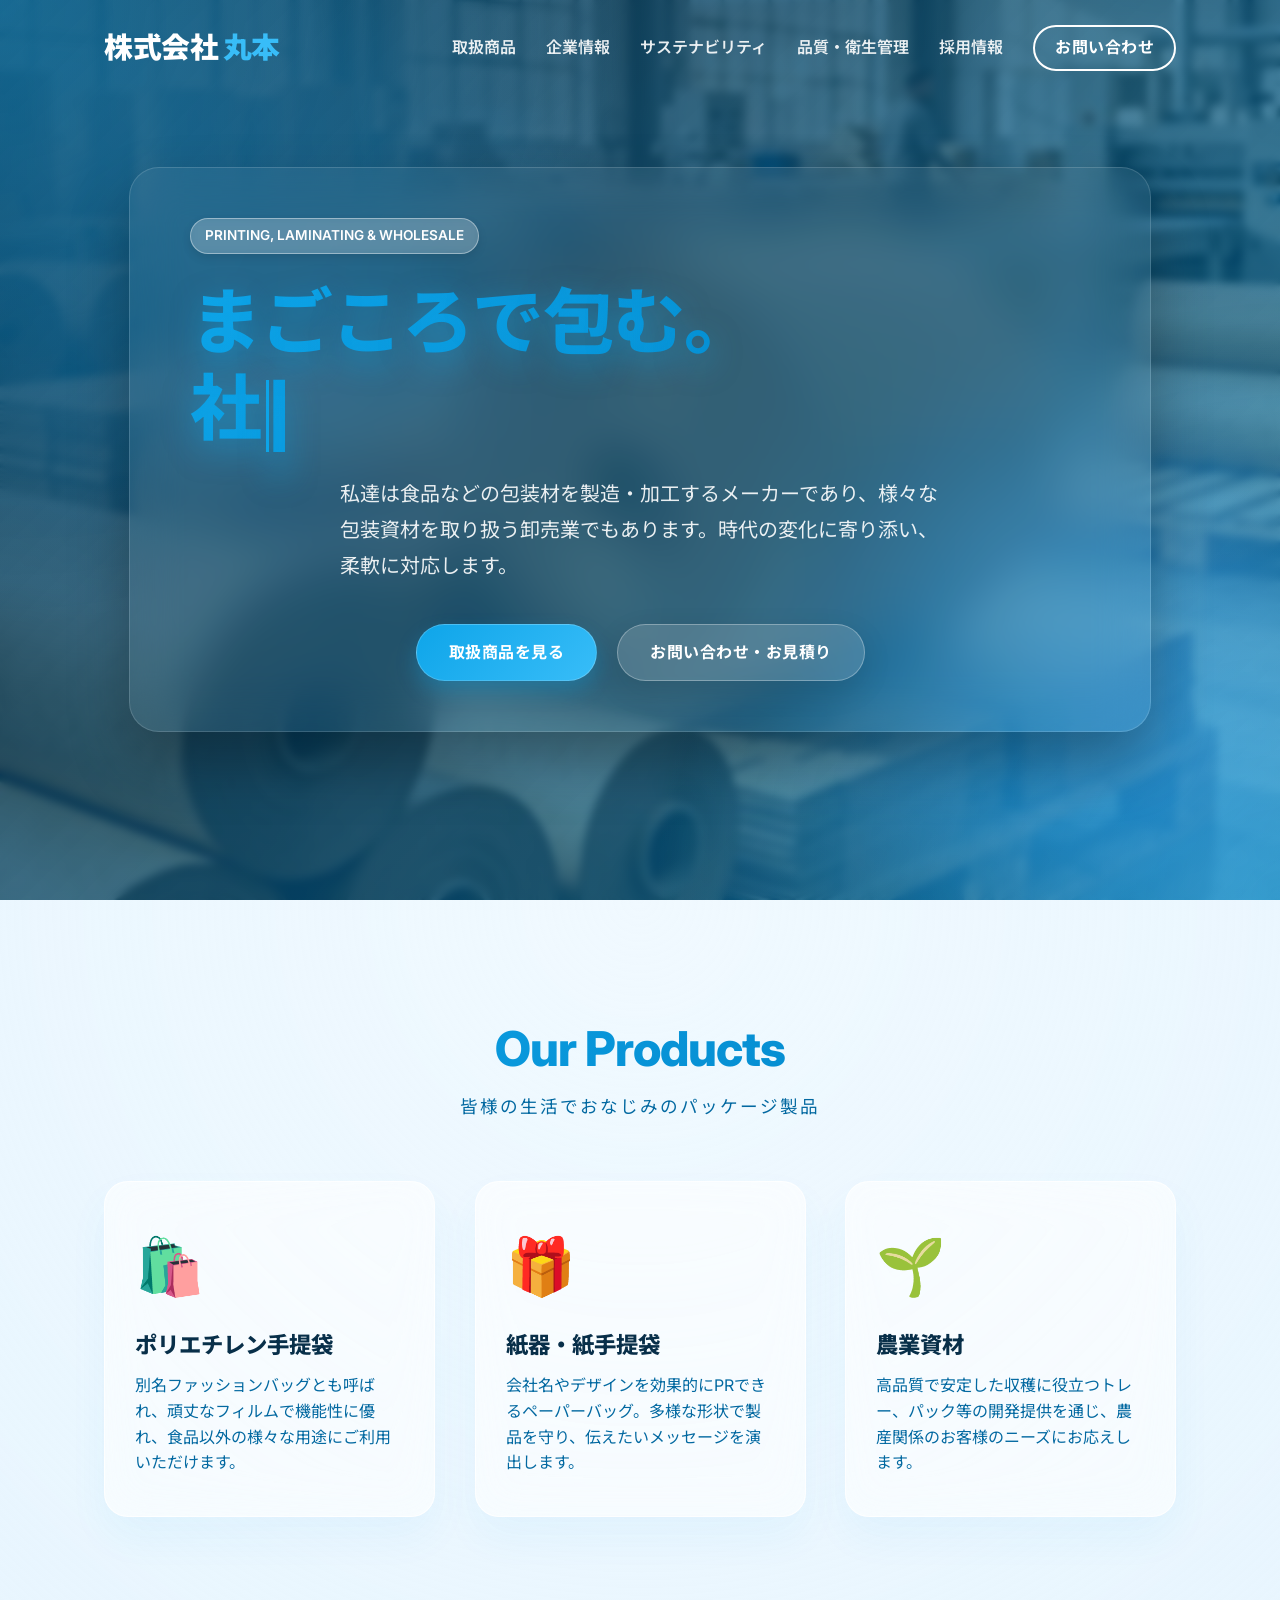
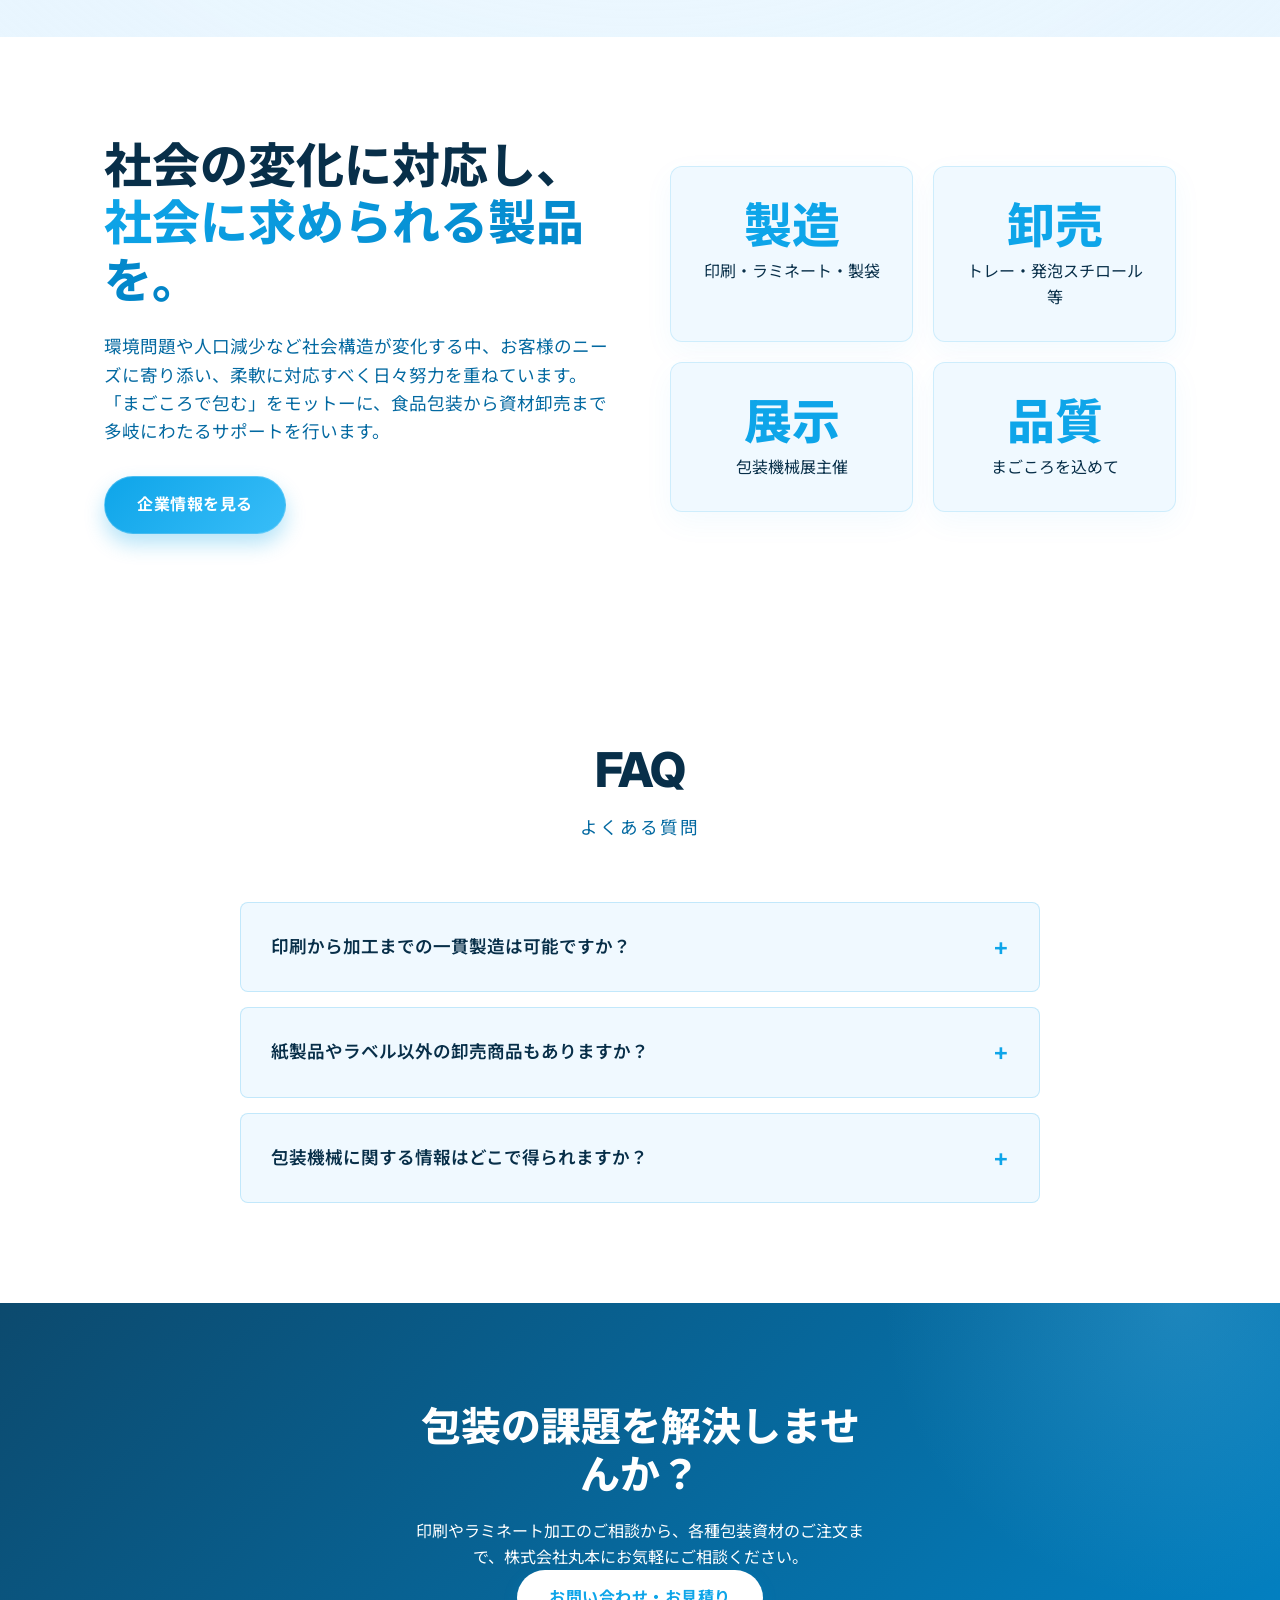
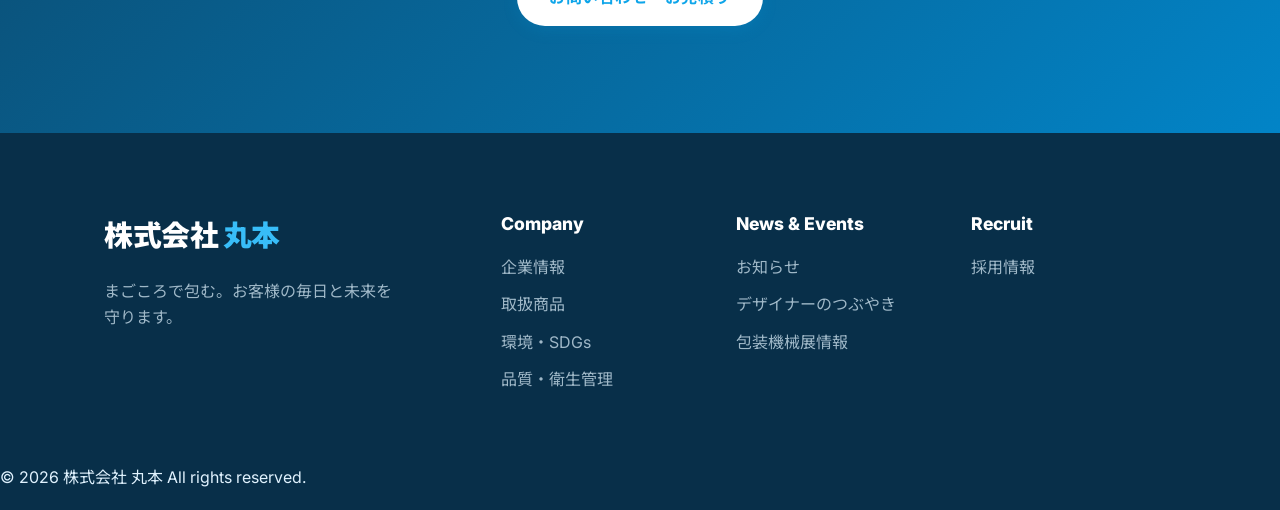
==== commit a337d48f: "feat: implement responsive fullscreen mobile navigation with hamburger menu." ====
--- a/index.html
+++ b/index.html
@@ -17,6 +17,7 @@
     <header class="navbar">
         <div class="container nav-content">
             <a href="index.html" class="logo">株式会社 <span>丸本</span></a>
+            <div class="hamburger" id="hamburger"><span></span><span></span><span></span></div>
             <nav class="nav-links">
                 <a href="services.html" class="link-hover">取扱商品</a>
                 <a href="about.html" class="link-hover">企業情報</a>
--- a/style.css
+++ b/style.css
@@ -191,8 +191,22 @@
 .link-group a { display: block; color: rgba(224,242,254,0.7); margin-bottom: 12px; transition: all 0.2s; }
 .link-group a:hover { color: var(--secondary); padding-left: 5px; }
 
+/* Mobile Menu Toggle */
+.hamburger { display: none; flex-direction: column; gap: 6px; cursor: pointer; z-index: 200; padding: 10px; }
+.hamburger span { display: block; width: 30px; height: 3px; background: var(--primary); transition: 0.3s cubic-bezier(0.16, 1, 0.3, 1); border-radius: 3px; pointer-events: none; }
+
 @media (max-width: 900px) {
-    .nav-links { display: none; }
+    .hamburger { display: flex; }
+    .nav-links { position: fixed; top: 0; right: -100%; width: 100vw; height: 100vh; background: rgba(8, 47, 73, 0.98); backdrop-filter: blur(20px); flex-direction: column; justify-content: center; align-items: center; transition: 0.4s cubic-bezier(0.16, 1, 0.3, 1); margin: 0; padding: 0; }
+    .nav-links.active { right: 0; }
+    .nav-links a:not(.btn) { color: #fff !important; font-size: 1.5rem; margin-bottom: 25px; opacity: 1; text-align: center; }
+    .navbar.scrolled .nav-links a:not(.btn) { color: #fff !important; }
+    .nav-links .btn { font-size: 1.2rem; padding: 12px 30px; margin-top: 10px; }
+    
+    .hamburger.active span:nth-child(1) { transform: translateY(9px) rotate(45deg); background: #fff; }
+    .hamburger.active span:nth-child(2) { opacity: 0; }
+    .hamburger.active span:nth-child(3) { transform: translateY(-9px) rotate(-45deg); background: #fff; }
+    
     .hero h1 { font-size: 3rem; min-height: 140px; }
     .about-content { grid-template-columns: 1fr; }
     .footer-content { grid-template-columns: 1fr; gap: 40px; }
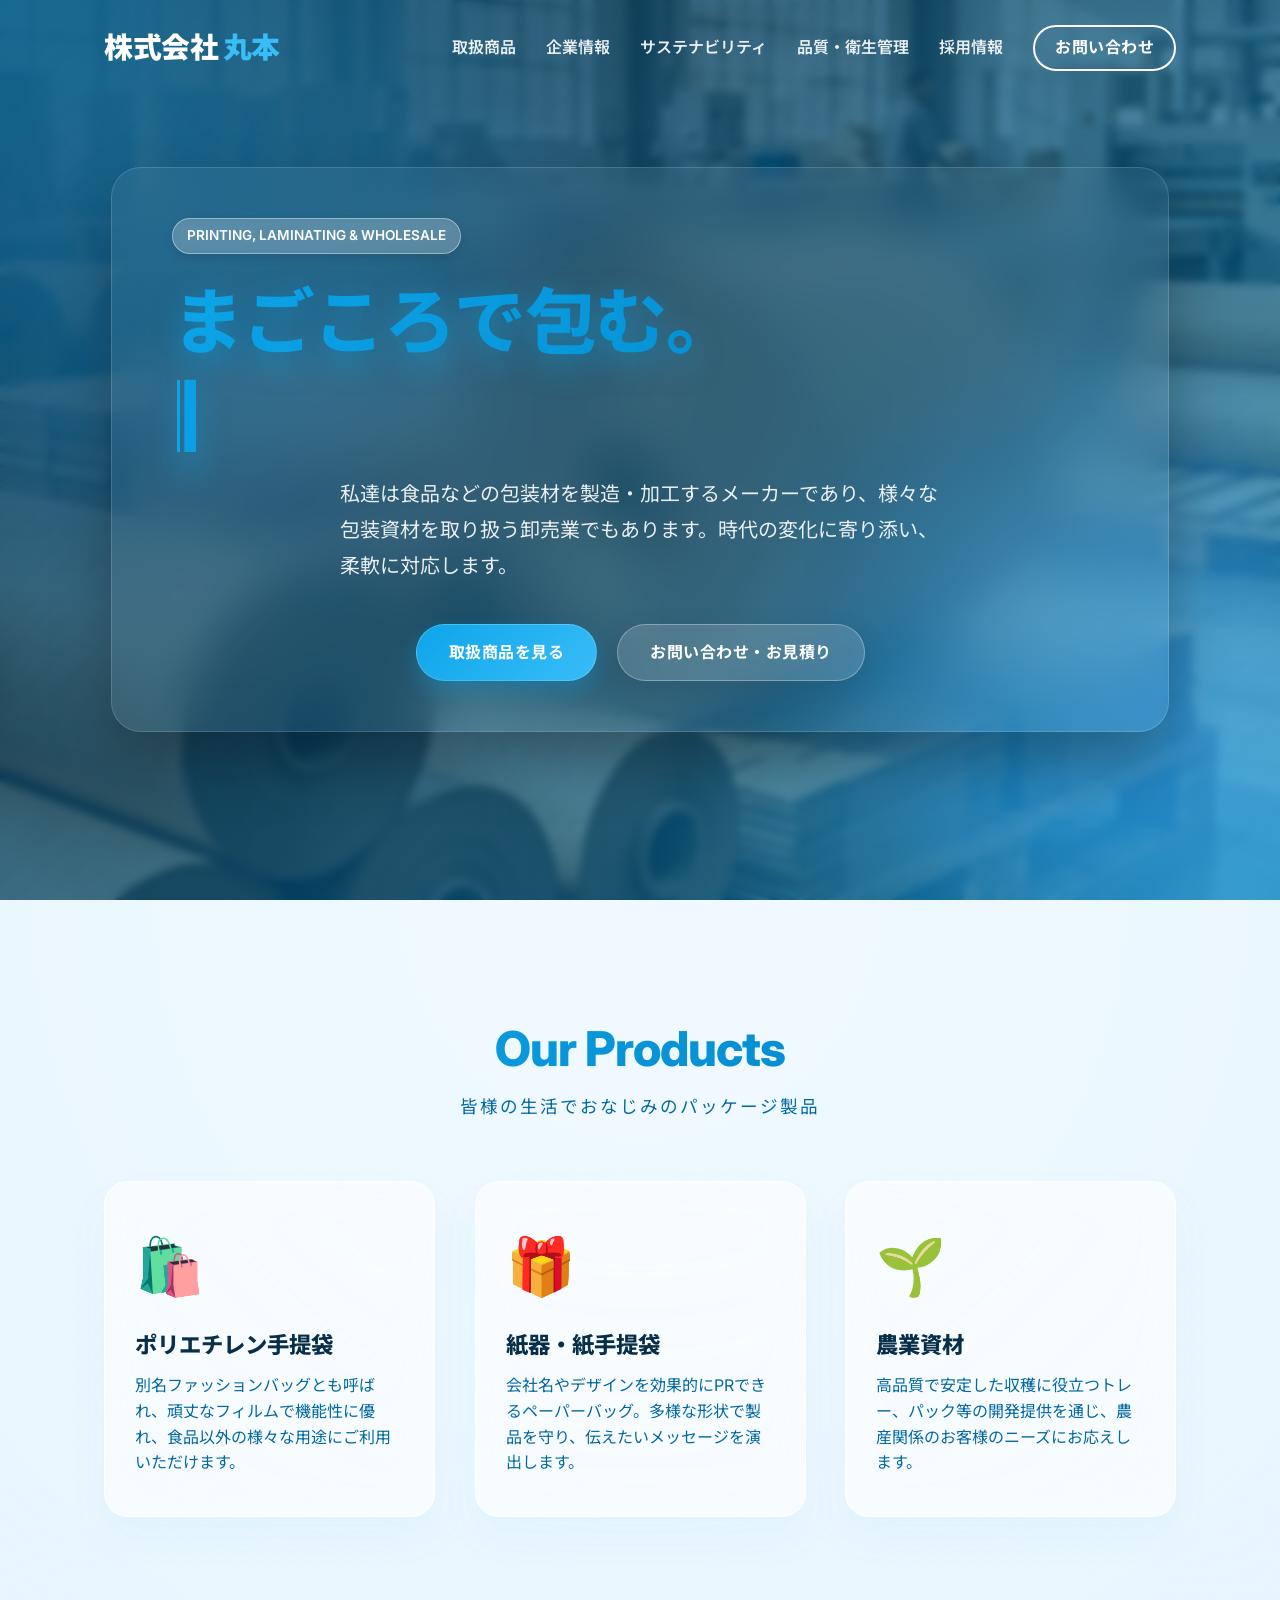
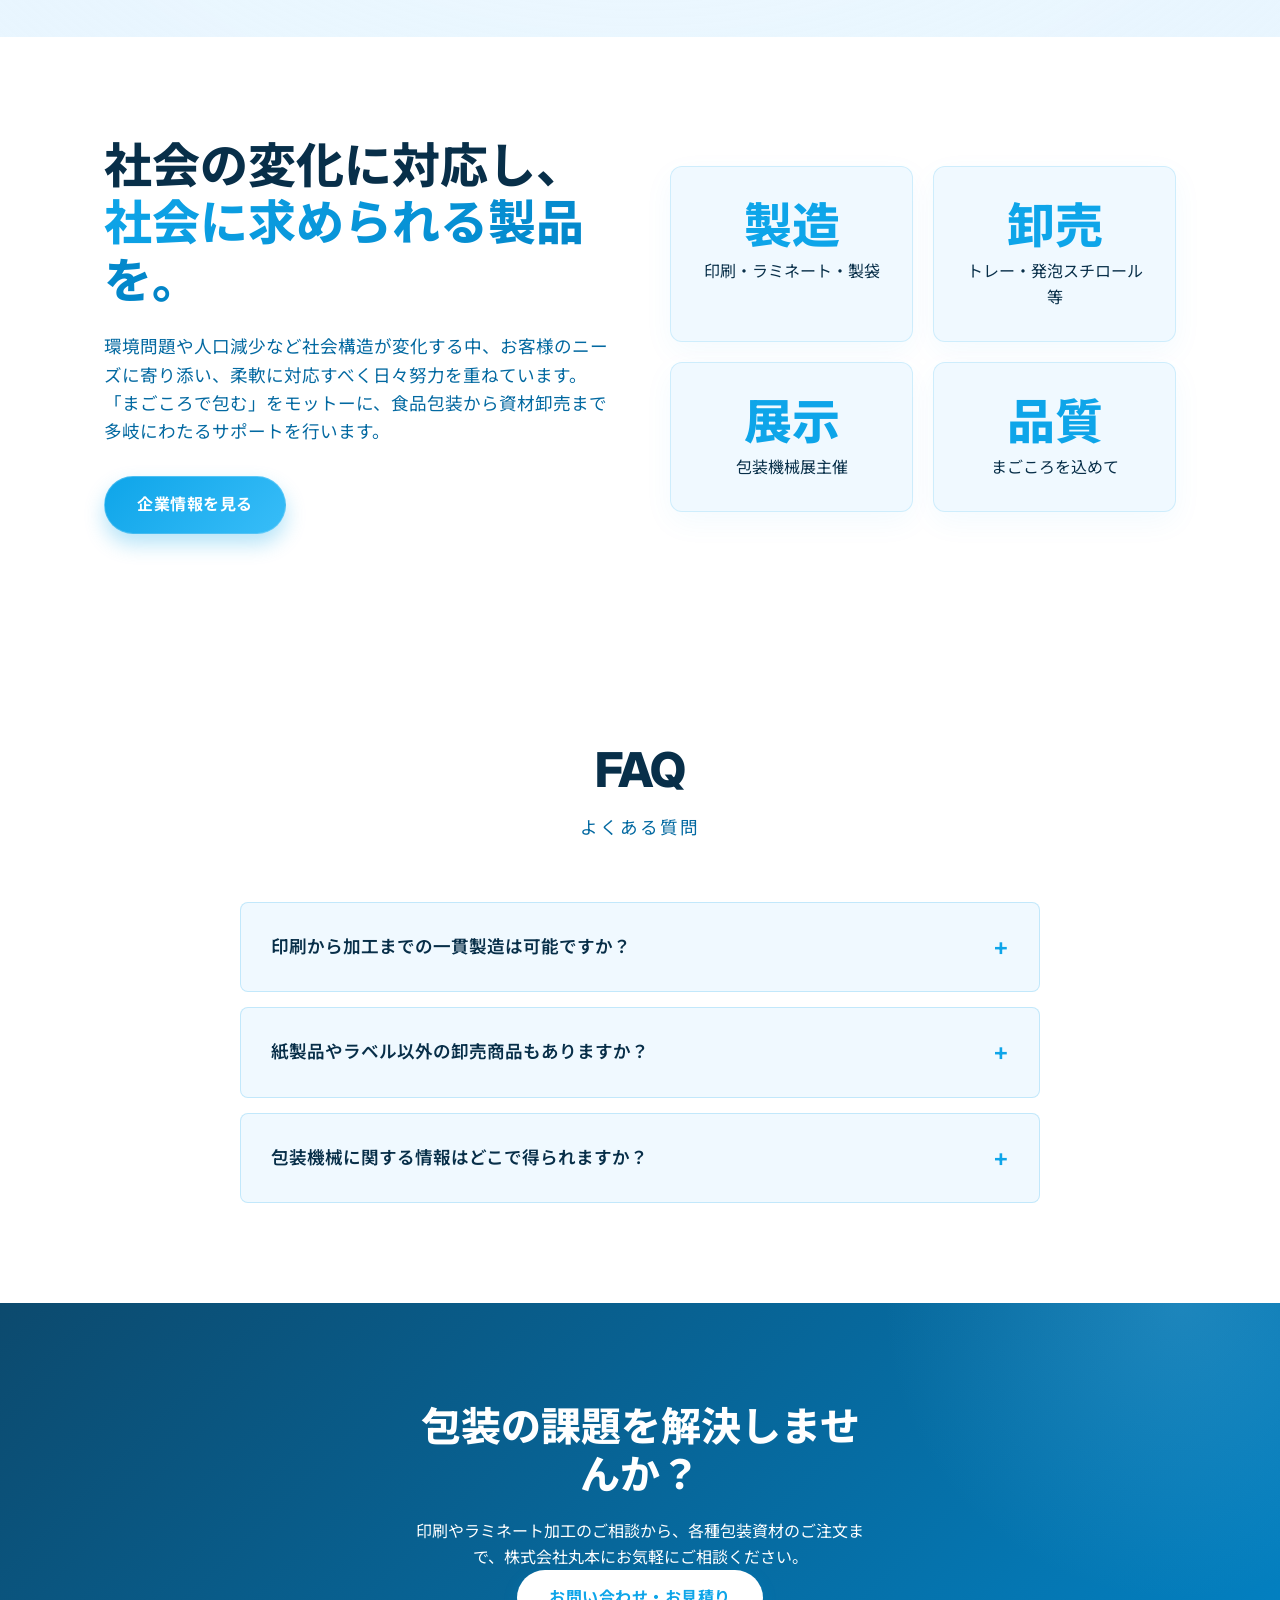
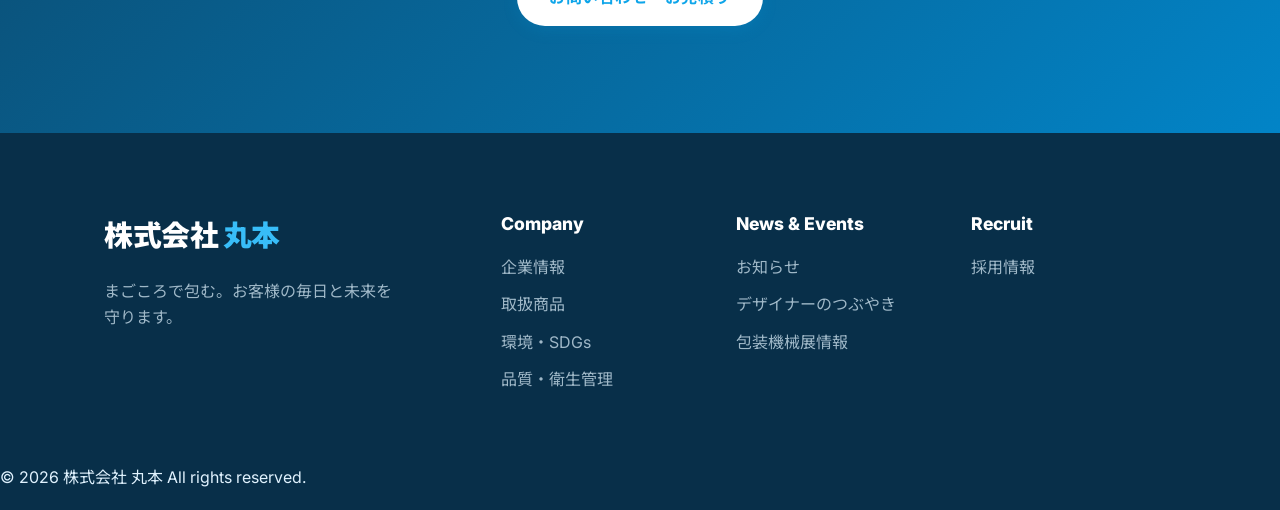
==== commit d3fbf23f: "feat: add typewriter effect styling and enhance mobile responsiveness" ====
--- a/index.html
+++ b/index.html
@@ -35,7 +35,7 @@
         <div class="container hero-content parallax-content">
             <span class="badge reveal">Printing, Laminating & Wholesale</span>
             <h1 class="reveal gradient-text" style="transition-delay: 0.1s;">
-                <span style="display:inline-block; text-align:left; min-width:12.5em; white-space:nowrap;">
+                <span class="typewriter-wrap">
                     まごころで包む。<br>
                     <span id="typewriter"></span><span class="cursor">|</span>
                 </span>
--- a/style.css
+++ b/style.css
@@ -207,8 +207,31 @@
     .hamburger.active span:nth-child(2) { opacity: 0; }
     .hamburger.active span:nth-child(3) { transform: translateY(-9px) rotate(-45deg); background: #fff; }
     
-    .hero h1 { font-size: 3rem; min-height: 140px; }
+    .hero h1 { font-size: 2.5rem; min-height: 120px; }
     .about-content { grid-template-columns: 1fr; }
     .footer-content { grid-template-columns: 1fr; gap: 40px; }
     .footer-links { grid-template-columns: 1fr 1fr; }
 }
+
+.typewriter-wrap {
+    display: inline-block;
+    text-align: left;
+    min-width: 13em;
+    white-space: nowrap;
+}
+
+/* Smartphone Specific Adjustments */
+@media (max-width: 600px) {
+    .parallax-content { padding: 30px 20px; border-radius: 20px; width: 100%; overflow: hidden; box-sizing: border-box; }
+    .hero { min-height: 100vh; }
+    .hero h1 { font-size: min(1.5rem, 6.5vw) !important; min-height: 80px; letter-spacing: 0; line-height: 1.4; margin-bottom: 20px; width: 100%; }
+    .typewriter-wrap { min-width: 0 !important; width: 100% !important; white-space: normal !important; text-align: left; display: block; word-break: break-all; overflow-wrap: break-word; }
+    .hero p { font-size: 0.95rem; margin-bottom: 25px; line-height: 1.6; width: 100%; white-space: normal; }
+    .hero-buttons { flex-direction: column; width: 100%; gap: 10px; display: flex; }
+    .hero-buttons .btn { width: 100%; padding: 12px 20px; box-sizing: border-box; }
+    .badge { font-size: 0.7rem; padding: 4px 10px; margin-bottom: 15px; white-space: normal; }
+    
+    .section-header h2 { font-size: 2rem; }
+    .contact-container { padding: 30px 20px; }
+    .footer-links { grid-template-columns: 1fr; gap: 20px; }
+}
